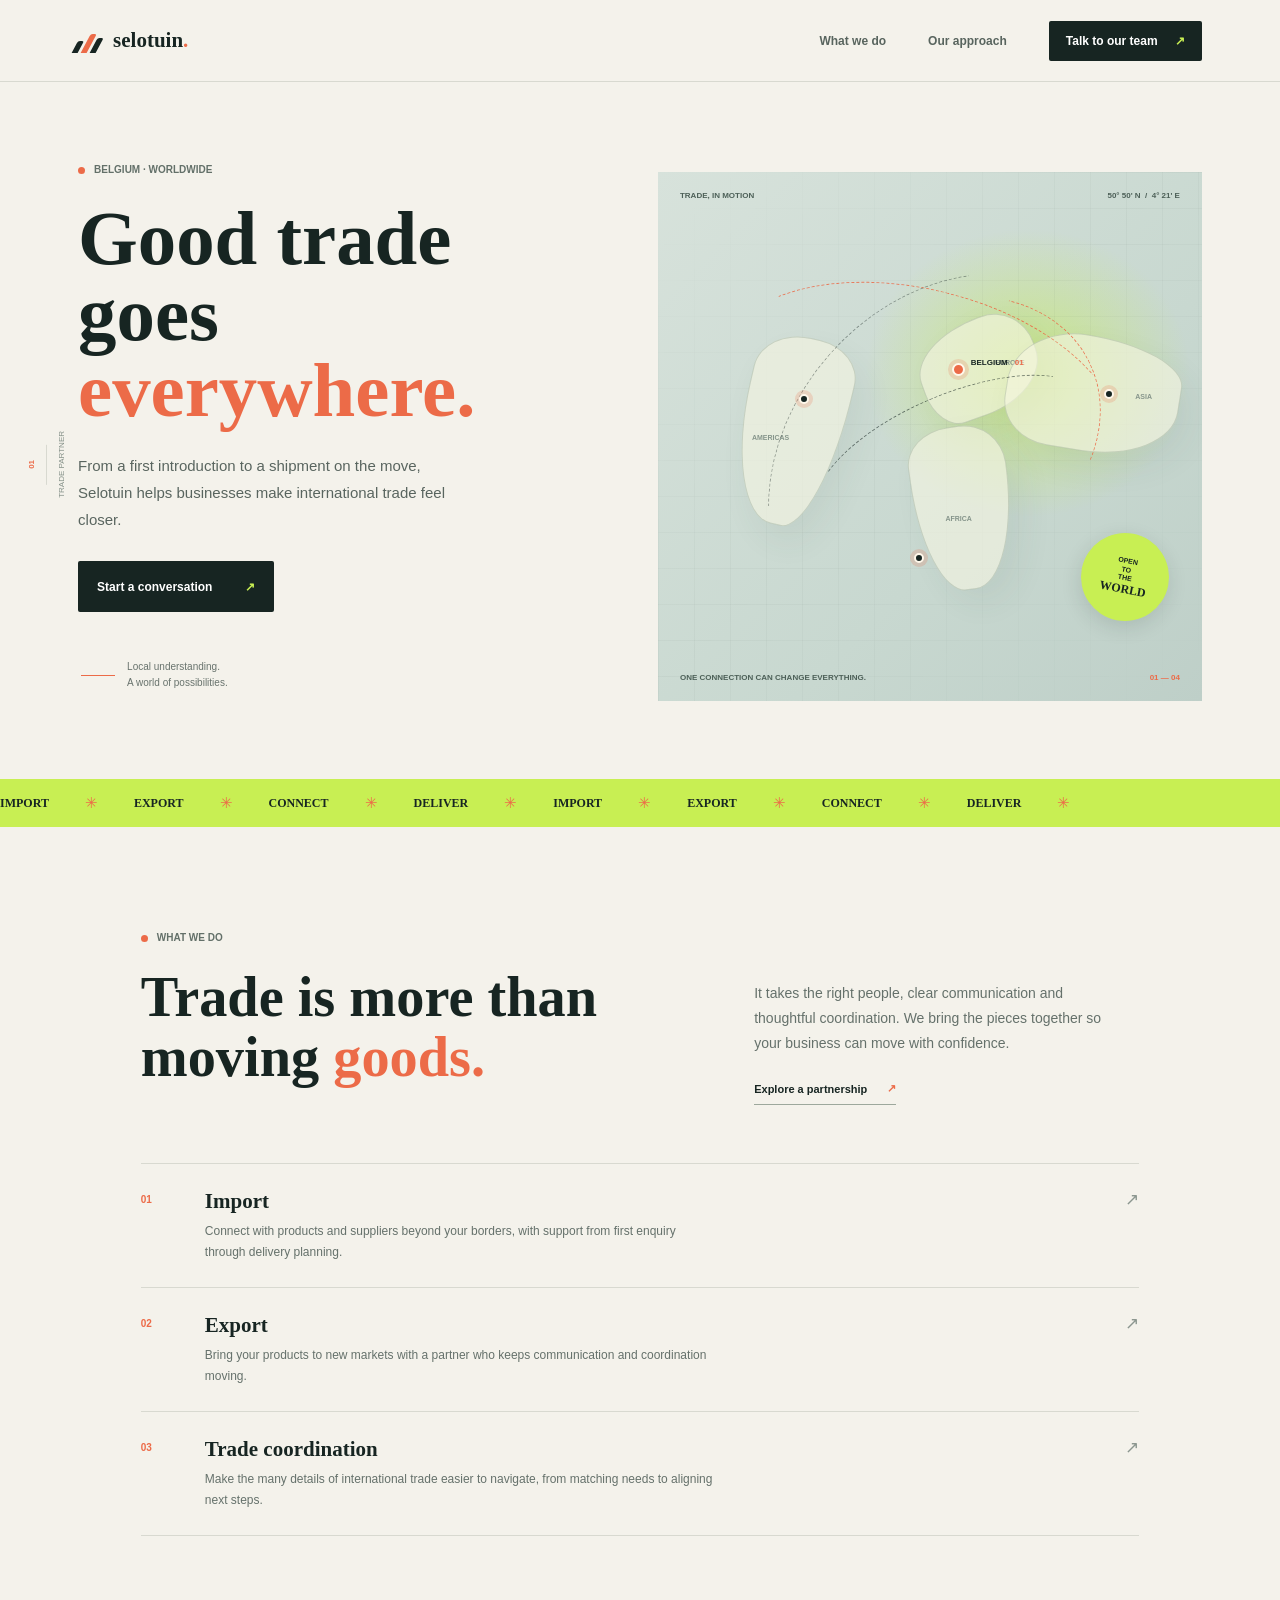
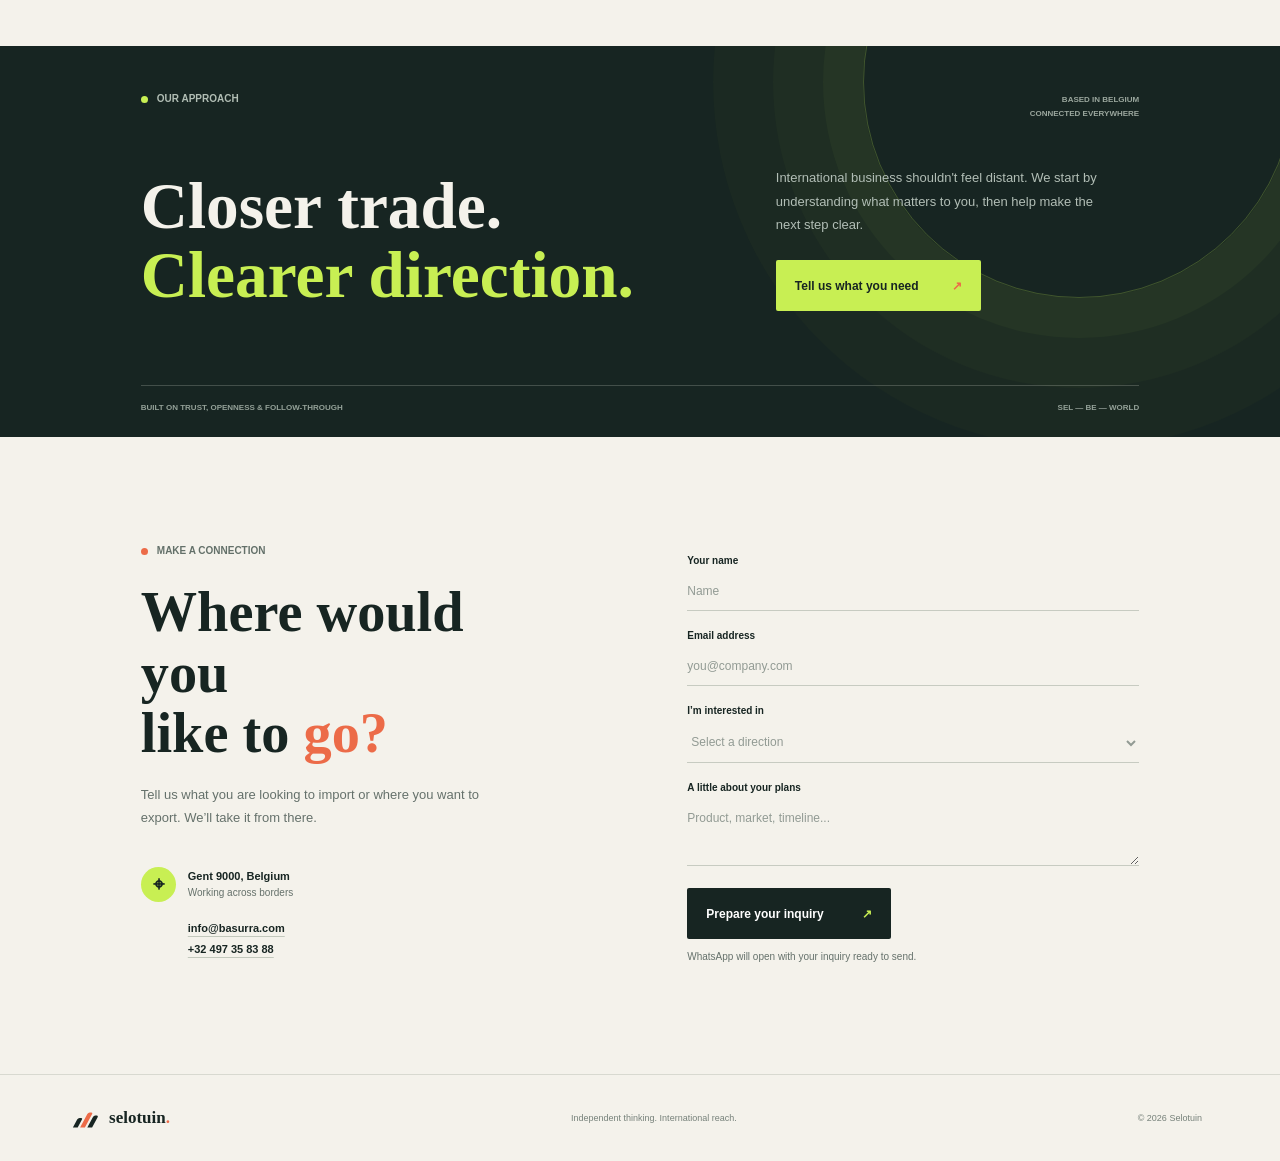
==== index.html @ d8a11210 "Add Selotuin import-export website" ====
<!doctype html>
<html lang="en">
  <head>
    <meta charset="UTF-8" />
    <meta name="viewport" content="width=device-width, initial-scale=1.0" />
    <meta name="theme-color" content="#f4f2eb" />
    <meta name="description" content="Selotuin connects businesses in Belgium with sourcing and trade opportunities around the world." />
    <title>Selotuin | Trade without borders</title>
    <link rel="stylesheet" href="styles.css" />
    <script src="script.js" defer></script>
  </head>
  <body>
    <header class="site-header">
      <a class="brand" href="#home" aria-label="Selotuin home">
        <span class="brand-mark" aria-hidden="true"><span></span><span></span><span></span></span>
        <span>selotuin<span class="brand-period">.</span></span>
      </a>
      <button class="menu-toggle" type="button" aria-expanded="false" aria-controls="site-nav" aria-label="Open navigation">
        <span></span><span></span>
      </button>
      <nav class="site-nav" id="site-nav" aria-label="Main navigation">
        <a href="#services">What we do</a>
        <a href="#approach">Our approach</a>
        <a class="nav-contact" href="#contact">Talk to our team <span aria-hidden="true">↗</span></a>
      </nav>
    </header>

    <main>
      <section class="hero" id="home">
        <div class="hero-copy">
          <p class="eyebrow"><span class="eyebrow-dot"></span> Belgium · Worldwide</p>
          <h1>Good trade<br />goes <em>everywhere.</em></h1>
          <p class="hero-intro">From a first introduction to a shipment on the move, Selotuin helps businesses make international trade feel closer.</p>
          <a class="button button-dark" href="#contact">Start a conversation <span aria-hidden="true">↗</span></a>
          <div class="hero-note"><span class="note-line"></span><span>Local understanding.<br />A world of possibilities.</span></div>
        </div>
        <div class="hero-art" role="img" aria-label="Illustrated global trade routes connecting Belgium with the world">
          <div class="art-topline"><span>TRADE, IN MOTION</span><span>50° 50' N&nbsp; / &nbsp;4° 21' E</span></div>
          <div class="route route-one"></div>
          <div class="route route-two"></div>
          <div class="route route-three"></div>
          <div class="route route-four"></div>
          <div class="map-grid"></div>
          <div class="continent europe"><span>EUROPE</span></div>
          <div class="continent africa"><span>AFRICA</span></div>
          <div class="continent asia"><span>ASIA</span></div>
          <div class="continent americas"><span>AMERICAS</span></div>
          <div class="map-point point-belgium"><span class="point-pulse"></span><span class="point-label">BELGIUM <b>01</b></span></div>
          <div class="map-point point-west"><span class="point-pulse"></span></div>
          <div class="map-point point-south"><span class="point-pulse"></span></div>
          <div class="map-point point-east"><span class="point-pulse"></span></div>
          <div class="art-bottom"><span>ONE CONNECTION CAN CHANGE EVERYTHING.</span><span class="art-index">01 — 04</span></div>
          <div class="art-stamp"><span>OPEN</span><span>TO</span><span>THE</span><strong>WORLD</strong></div>
        </div>
        <div class="hero-index"><span>01</span><span class="index-rule"></span><span>TRADE PARTNER</span></div>
      </section>

      <section class="ticker" aria-label="Our focus">
        <div class="ticker-track"><span>IMPORT</span><i>✳</i><span>EXPORT</span><i>✳</i><span>CONNECT</span><i>✳</i><span>DELIVER</span><i>✳</i><span>IMPORT</span><i>✳</i><span>EXPORT</span><i>✳</i><span>CONNECT</span><i>✳</i><span>DELIVER</span><i>✳</i></div>
      </section>

      <section class="services section-wrap" id="services">
        <div class="section-heading">
          <p class="eyebrow"><span class="eyebrow-dot"></span> What we do</p>
          <h2>Trade is more than<br />moving <em>goods.</em></h2>
        </div>
        <div class="services-intro"><p>It takes the right people, clear communication and thoughtful coordination. We bring the pieces together so your business can move with confidence.</p><a class="text-link" href="#contact">Explore a partnership <span aria-hidden="true">↗</span></a></div>
        <div class="service-list">
          <article class="service-row"><span class="service-number">01</span><div><h3>Import</h3><p>Connect with products and suppliers beyond your borders, with support from first enquiry through delivery planning.</p></div><span class="service-arrow" aria-hidden="true">↗</span></article>
          <article class="service-row"><span class="service-number">02</span><div><h3>Export</h3><p>Bring your products to new markets with a partner who keeps communication and coordination moving.</p></div><span class="service-arrow" aria-hidden="true">↗</span></article>
          <article class="service-row"><span class="service-number">03</span><div><h3>Trade coordination</h3><p>Make the many details of international trade easier to navigate, from matching needs to aligning next steps.</p></div><span class="service-arrow" aria-hidden="true">↗</span></article>
        </div>
      </section>

      <section class="approach" id="approach">
        <div class="approach-top"><p class="eyebrow eyebrow-light"><span class="eyebrow-dot"></span> Our approach</p><span class="approach-coord">BASED IN BELGIUM<br />CONNECTED EVERYWHERE</span></div>
        <div class="approach-body"><h2>Closer trade.<br /><em>Clearer direction.</em></h2><div class="approach-copy"><p>International business shouldn't feel distant. We start by understanding what matters to you, then help make the next step clear.</p><a class="button button-light" href="#contact">Tell us what you need <span aria-hidden="true">↗</span></a></div></div>
        <div class="approach-bottom"><span>BUILT ON TRUST, OPENNESS & FOLLOW-THROUGH</span><span>SEL — BE — WORLD</span></div>
      </section>

      <section class="contact section-wrap" id="contact">
        <div class="contact-heading"><p class="eyebrow"><span class="eyebrow-dot"></span> Make a connection</p><h2>Where would you<br />like to <em>go?</em></h2><p>Tell us what you are looking to import or where you want to export. We’ll take it from there.</p><div class="contact-location"><span class="location-symbol" aria-hidden="true">⌖</span><span>Gent 9000, Belgium<br /><small>Working across borders</small></span></div><div class="contact-details"><a href="mailto:info@basurra.com">info@basurra.com</a><a href="tel:+32497358388">+32 497 35 83 88</a></div></div>
        <form class="inquiry-form" id="inquiry-form">
          <div class="form-row"><label for="name">Your name</label><input id="name" name="name" autocomplete="name" placeholder="Name" required /></div>
          <div class="form-row"><label for="email">Email address</label><input id="email" name="email" type="email" autocomplete="email" placeholder="you@company.com" required /></div>
          <div class="form-row"><label for="interest">I’m interested in</label><select id="interest" name="interest" required><option value="" disabled selected>Select a direction</option><option>Importing into Belgium / Europe</option><option>Exporting from Belgium / Europe</option><option>Exploring a trade partnership</option><option>Something else</option></select></div>
          <div class="form-row"><label for="message">A little about your plans</label><textarea id="message" name="message" rows="3" placeholder="Product, market, timeline..." required></textarea></div>
          <button class="button button-dark form-submit" type="submit">Prepare your inquiry <span aria-hidden="true">↗</span></button>
          <p class="form-status" id="form-status" aria-live="polite">WhatsApp will open with your inquiry ready to send.</p>
        </form>
      </section>
    </main>

    <footer class="site-footer"><a class="brand brand-footer" href="#home"><span class="brand-mark" aria-hidden="true"><span></span><span></span><span></span></span><span>selotuin<span class="brand-period">.</span></span></a><span>Independent thinking. International reach.</span><span>© <span id="year"></span> Selotuin</span></footer>
  </body>
</html>
---- styles.css ----
:root {
  color-scheme: light;
  --paper: #f4f2eb;
  --ink: #172522;
  --muted: #65716b;
  --line: #d8d9d0;
  --green: #c8ef53;
  --orange: #ec6b48;
  --blue: #83a9ed;
  --display: 'Iowan Old Style', 'Palatino Linotype', 'Book Antiqua', Georgia, serif;
  --body: 'Avenir Next', 'Segoe UI', sans-serif;
}

* { box-sizing: border-box; }
html { scroll-behavior: smooth; }
body { margin: 0; background: var(--paper); color: var(--ink); font-family: var(--body); -webkit-font-smoothing: antialiased; }
a { color: inherit; text-decoration: none; }
button, input, select, textarea { font: inherit; }
button, a, input, select, textarea { -webkit-tap-highlight-color: transparent; }
.site-header { height: 82px; display: flex; align-items: center; justify-content: space-between; padding: 0 6.1%; border-bottom: 1px solid var(--line); position: relative; z-index: 5; }
.brand { display: inline-flex; align-items: center; gap: 10px; font-family: var(--display); font-size: 21px; font-weight: 800; letter-spacing: 0; }
.brand-period { color: var(--orange); }
.brand-mark { width: 25px; height: 24px; display: inline-flex; align-items: end; gap: 3px; transform: skew(-28deg); }
.brand-mark span { display: block; width: 6px; background: var(--ink); border-radius: 2px 2px 0 0; }
.brand-mark span:nth-child(1) { height: 12px; }
.brand-mark span:nth-child(2) { height: 19px; background: var(--orange); }
.brand-mark span:nth-child(3) { height: 15px; }
.site-nav { display: flex; align-items: center; gap: 42px; font-size: 12px; font-weight: 600; }
.site-nav > a:not(.nav-contact) { color: #58645e; transition: color .2s; }
.site-nav > a:not(.nav-contact):hover { color: var(--orange); }
.nav-contact { background: var(--ink); color: white; padding: 13px 17px; border-radius: 2px; }
.nav-contact span { color: var(--green); padding-left: 14px; }
.menu-toggle { display: none; }
.hero { min-height: 655px; padding: 76px 6.1% 64px; display: grid; grid-template-columns: 1fr 1.05fr; gap: 5.5%; position: relative; align-items: center; overflow: hidden; }
.hero-copy { padding: 6px 0 24px; position: relative; z-index: 1; }
.eyebrow { display: flex; align-items: center; gap: 9px; margin: 0 0 25px; color: #637069; font-size: 10px; line-height: 1.2; letter-spacing: 0; font-weight: 700; text-transform: uppercase; }
.eyebrow-dot { width: 7px; height: 7px; border-radius: 50%; background: var(--orange); display: inline-block; }
h1, h2, h3, p { margin-top: 0; }
h1, h2 { font-family: var(--display); letter-spacing: 0; }
.hero h1 { margin-bottom: 23px; font-size: clamp(48px, 6vw, 83px); line-height: .99; font-weight: 600; }
h1 em, h2 em { font-style: normal; color: var(--orange); }
.hero-intro { max-width: 390px; color: #59655f; font-size: 15px; line-height: 1.8; margin-bottom: 28px; }
.button { display: inline-flex; align-items: center; justify-content: space-between; gap: 33px; border: 0; border-radius: 2px; padding: 16px 19px; min-height: 51px; font-size: 12px; font-weight: 700; cursor: pointer; transition: transform .2s, background .2s; }
.button:hover { transform: translateY(-2px); }
.button-dark { background: var(--ink); color: white; }
.button-dark span { color: var(--green); }
.hero-note { display: flex; align-items: center; gap: 12px; margin: 47px 0 0 3px; color: #68736d; font-size: 10px; line-height: 1.6; }
.note-line { width: 34px; height: 1px; background: var(--orange); }
.hero-art { position: relative; isolation: isolate; aspect-ratio: 1.03; min-height: 400px; overflow: hidden; background: #dfe8db; background-image: radial-gradient(ellipse at 68% 38%, rgba(200,239,83,.62), transparent 31%), linear-gradient(135deg, #d7e2db, #c8d8d0 62%, #becfc8); }
.map-grid { position: absolute; inset: 0; opacity: .25; background-image: linear-gradient(rgba(23,37,34,.14) 1px, transparent 1px), linear-gradient(90deg, rgba(23,37,34,.14) 1px, transparent 1px); background-size: 36px 36px; mask-image: linear-gradient(135deg, transparent 3%, black 48%, transparent 100%); }
.art-topline, .art-bottom { position: absolute; left: 22px; right: 22px; display: flex; justify-content: space-between; color: #4d6058; font-size: 8px; font-weight: 700; letter-spacing: 0; z-index: 2; }
.art-topline { top: 19px; }
.art-bottom { bottom: 19px; }
.art-index { color: var(--orange); }
.continent { position: absolute; z-index: 1; background: rgba(246,246,226,.62); border: 1px solid rgba(64,94,78,.2); box-shadow: 12px 14px 32px rgba(57,84,70,.07); }
.continent span { position: absolute; font-size: 7px; font-weight: 700; letter-spacing: 0; color: #86958b; }
.europe { width: 22%; height: 18%; left: 48%; top: 28%; border-radius: 63% 34% 57% 24% / 45% 44% 48% 42%; transform: rotate(-20deg); }
.europe span { right: 11%; top: 53%; transform: rotate(20deg); }
.africa { width: 18%; height: 31%; left: 47%; top: 48%; border-radius: 45% 43% 48% 42% / 22% 26% 74% 70%; transform: rotate(-8deg); }
.africa span { left: 30%; top: 54%; transform: rotate(8deg); }
.asia { width: 32%; height: 22%; left: 64%; top: 31%; border-radius: 43% 60% 53% 29% / 51% 34% 47% 38%; transform: rotate(9deg); }
.asia span { right: 16%; top: 42%; transform: rotate(-9deg); }
.americas { width: 19%; height: 36%; left: 15%; top: 31%; border-radius: 48% 42% 40% 50% / 21% 19% 77% 70%; transform: rotate(13deg); }
.americas span { left: 13%; top: 54%; transform: rotate(-13deg); }
.route { z-index: 2; position: absolute; border: 1px dashed rgba(236,107,72,.8); border-color: rgba(236,107,72,.86) transparent transparent transparent; border-radius: 50%; }
.route-one { width: 76%; height: 44%; left: 10%; top: 22%; transform: rotate(14deg); }
.route-two { width: 49%; height: 64%; left: 27%; top: 18%; transform: rotate(63deg); }
.route-three { width: 55%; height: 24%; left: 27%; top: 42%; transform: rotate(-23deg); border-color: rgba(23,37,34,.55) transparent transparent transparent; }
.route-four { width: 76%; height: 62%; left: 16%; top: 24%; transform: rotate(-49deg); border-color: rgba(23,37,34,.4) transparent transparent transparent; }
.map-point { position: absolute; z-index: 3; width: 10px; height: 10px; background: var(--orange); border: 2px solid #fff8eb; border-radius: 50%; box-shadow: 0 0 0 4px rgba(236,107,72,.2); }
.point-belgium { left: 54%; top: 36%; width: 13px; height: 13px; }
.point-west { left: 26%; top: 42%; background: var(--ink); }
.point-south { left: 47%; top: 72%; background: var(--ink); }
.point-east { left: 82%; top: 41%; background: var(--ink); }
.point-label { position: absolute; left: 17px; top: -7px; white-space: nowrap; color: var(--ink); font-size: 8px; font-weight: 800; letter-spacing: 0; }
.point-label b { color: var(--orange); margin-left: 5px; }
.point-pulse { display: none; }
.art-stamp { position: absolute; z-index: 3; right: 6%; bottom: 15%; width: 88px; height: 88px; border-radius: 50%; background: var(--green); display: flex; flex-direction: column; justify-content: center; align-items: center; color: var(--ink); font-size: 7px; line-height: 1.2; font-weight: 700; transform: rotate(11deg); box-shadow: 0 6px 20px rgba(23,37,34,.13); }
.art-stamp strong { font-family: var(--display); font-size: 12px; }
.hero-index { position: absolute; left: 2.1%; top: 50%; display: flex; flex-direction: column; align-items: center; gap: 10px; color: #849088; font-size: 8px; writing-mode: vertical-rl; transform: rotate(180deg); }
.hero-index > span:first-child { color: var(--orange); font-weight: 700; }
.index-rule { height: 40px; width: 1px; background: var(--line); }
.ticker { overflow: hidden; background: var(--green); padding: 15px 0; }
.ticker-track { display: flex; width: max-content; align-items: center; gap: 36px; animation: ticker 32s linear infinite; }
.ticker-track span { font-family: var(--display); font-size: 12px; font-weight: 800; letter-spacing: 0; }
.ticker-track i { font-size: 15px; font-style: normal; color: var(--orange); }
@keyframes ticker { to { transform: translateX(-50%); } }
.section-wrap { padding-left: 11%; padding-right: 11%; }
.services { padding-top: 105px; padding-bottom: 110px; display: grid; grid-template-columns: 1fr .78fr; column-gap: 12%; }
.services .eyebrow { margin-bottom: 23px; }
h2 { font-size: clamp(38px, 4.4vw, 57px); line-height: 1.07; font-weight: 600; margin-bottom: 0; }
.services-intro { padding-top: 49px; }
.services-intro p { color: var(--muted); font-size: 14px; line-height: 1.8; max-width: 360px; margin-bottom: 22px; }
.text-link { display: inline-flex; gap: 20px; align-items: center; font-size: 11px; font-weight: 700; border-bottom: 1px solid #9da89c; padding-bottom: 9px; }
.text-link span { color: var(--orange); }
.service-list { grid-column: 1 / -1; margin-top: 58px; border-top: 1px solid var(--line); }
.service-row { display: grid; grid-template-columns: 54px 1fr 35px; gap: 10px; align-items: start; padding: 25px 0 24px; border-bottom: 1px solid var(--line); }
.service-number { padding-top: 5px; color: var(--orange); font-size: 10px; font-weight: 700; }
.service-row h3 { font-family: var(--display); font-size: 21px; font-weight: 600; margin: 0 0 7px; }
.service-row p { color: var(--muted); font-size: 12px; line-height: 1.75; max-width: 510px; margin: 0; }
.service-arrow { font-size: 17px; color: #8b968f; justify-self: end; transition: color .2s, transform .2s; }
.service-row:hover .service-arrow { color: var(--orange); transform: translate(2px, -2px); }
.approach { background: var(--ink); color: var(--paper); padding: 47px 11% 25px; position: relative; overflow: hidden; }
.approach::after { content: ''; position: absolute; width: 430px; height: 430px; right: -15px; top: -180px; border: 1px solid rgba(200,239,83,.23); border-radius: 50%; box-shadow: 0 0 0 40px rgba(200,239,83,.035), 0 0 0 90px rgba(200,239,83,.025), 0 0 0 150px rgba(200,239,83,.018); pointer-events: none; }
.eyebrow-light { color: #b1bdb4; position: relative; z-index: 1; }
.eyebrow-light .eyebrow-dot { background: var(--green); }
.approach-top { display: flex; justify-content: space-between; align-items: start; position: relative; z-index: 1; }
.approach-coord { color: #9ba79e; text-align: right; font-size: 8px; line-height: 1.7; font-weight: 700; }
.approach-body { display: grid; grid-template-columns: 1.2fr .8fr; gap: 9%; align-items: end; padding: 36px 0 74px; position: relative; z-index: 1; }
.approach h2 { font-size: clamp(42px, 5.1vw, 68px); }
.approach h2 em { color: var(--green); }
.approach-copy p { color: #b2beb6; font-size: 13px; line-height: 1.8; max-width: 340px; margin-bottom: 24px; }
.button-light { color: var(--ink); background: var(--green); }
.button-light span { color: var(--orange); }
.approach-bottom { position: relative; z-index: 1; display: flex; justify-content: space-between; padding-top: 17px; border-top: 1px solid rgba(244,242,235,.2); color: #94a198; font-size: 8px; font-weight: 700; }
.contact { padding-top: 108px; padding-bottom: 110px; display: grid; grid-template-columns: .9fr 1fr; gap: 14%; }
.contact-heading h2 { margin-bottom: 20px; }
.contact-heading > p:not(.eyebrow) { max-width: 350px; font-size: 13px; line-height: 1.8; color: var(--muted); }
.contact-location { display: flex; align-items: center; gap: 12px; margin-top: 37px; font-size: 11px; font-weight: 700; line-height: 1.5; }
.location-symbol { display: grid; place-items: center; width: 35px; height: 35px; background: var(--green); border-radius: 50%; font-size: 20px; }
.contact-location small { color: var(--muted); font-size: 10px; font-weight: 400; }
.contact-details { display: grid; gap: 9px; margin: 20px 0 0 47px; width: max-content; }
.contact-details a { color: var(--ink); font-size: 11px; font-weight: 600; text-decoration: underline; text-decoration-color: #c2c8bc; text-underline-offset: 4px; }
.contact-details a:hover { color: var(--orange); }
.inquiry-form { padding-top: 10px; }
.form-row { margin-bottom: 19px; }
.form-row label { display: block; margin-bottom: 8px; font-size: 10px; font-weight: 700; }
.form-row input, .form-row select, .form-row textarea { display: block; width: 100%; border: 0; border-bottom: 1px solid #c7cbc1; border-radius: 0; padding: 10px 0 12px; background: transparent; color: var(--ink); font-size: 12px; outline: none; resize: vertical; }
.form-row input:focus, .form-row select:focus, .form-row textarea:focus { border-color: var(--orange); box-shadow: 0 1px var(--orange); }
.form-row input::placeholder, .form-row textarea::placeholder { color: #929b94; }
.form-row select:invalid { color: #929b94; }
.form-submit { min-width: 204px; margin-top: 3px; }
.form-status { min-height: 15px; margin: 10px 0 0; color: var(--muted); font-size: 10px; line-height: 1.5; }
.site-footer { border-top: 1px solid var(--line); min-height: 87px; display: flex; align-items: center; justify-content: space-between; padding: 18px 6.1%; color: #76817a; font-size: 9px; }
.brand-footer { color: var(--ink); font-size: 17px; }
.brand-footer .brand-mark { transform: scale(.8) skew(-28deg); transform-origin: left center; margin-right: -4px; }

@media (min-width: 1500px) { .hero { padding-left: max(6.1%, calc((100vw - 1320px) / 2)); padding-right: max(6.1%, calc((100vw - 1320px) / 2)); } }
@media (max-width: 900px) {
  .site-header { padding: 0 5%; }
  .hero { padding-left: 7%; padding-right: 6%; gap: 4%; grid-template-columns: .9fr 1fr; min-height: 590px; }
  .hero h1 { font-size: clamp(47px, 7vw, 66px); }
  .hero-art { min-height: 340px; }
  .hero-index { display: none; }
  .section-wrap { padding-left: 8%; padding-right: 8%; }
  .services { column-gap: 8%; }
  .approach { padding-left: 8%; padding-right: 8%; }
  .contact { gap: 9%; }
}
@media (max-width: 640px) {
  .site-header { height: 68px; padding: 0 22px; }
  .brand { font-size: 19px; }
  .menu-toggle { display: flex; width: 42px; height: 42px; border: 1px solid var(--line); background: transparent; flex-direction: column; justify-content: center; align-items: center; gap: 5px; cursor: pointer; }
  .menu-toggle span { display: block; width: 16px; height: 1px; background: var(--ink); transition: transform .2s; }
  .menu-toggle[aria-expanded='true'] span:first-child { transform: translateY(3px) rotate(45deg); }
  .menu-toggle[aria-expanded='true'] span:last-child { transform: translateY(-3px) rotate(-45deg); }
  .site-nav { display: none; position: absolute; left: 0; right: 0; top: 68px; padding: 15px 22px 22px; background: var(--paper); border-bottom: 1px solid var(--line); align-items: stretch; gap: 0; flex-direction: column; }
  .site-nav.is-open { display: flex; }
  .site-nav > a:not(.nav-contact) { padding: 15px 0; border-bottom: 1px solid var(--line); }
  .nav-contact { margin-top: 15px; width: max-content; }
  .hero { display: flex; flex-direction: column; align-items: stretch; padding: 57px 22px 45px; gap: 34px; }
  .hero-copy { padding: 0; }
  .eyebrow { margin-bottom: 21px; }
  .hero h1 { font-size: clamp(47px, 12vw, 68px); }
  .hero-intro { max-width: 350px; font-size: 14px; }
  .hero-note { margin-top: 25px; }
  .hero-art { aspect-ratio: 1 / .9; min-height: 0; width: 100%; }
  .art-topline, .art-bottom { left: 14px; right: 14px; font-size: 7px; }
  .art-stamp { width: 69px; height: 69px; }
  .art-stamp strong { font-size: 10px; }
  .ticker { padding: 13px 0; }
  .section-wrap { padding-left: 22px; padding-right: 22px; }
  .services { padding-top: 70px; padding-bottom: 75px; display: block; }
  h2 { font-size: 42px; }
  .services-intro { padding-top: 22px; }
  .services-intro p { font-size: 13px; }
  .service-list { margin-top: 35px; }
  .service-row { grid-template-columns: 32px 1fr 22px; gap: 5px; padding: 21px 0; }
  .service-row h3 { font-size: 19px; }
  .service-row p { font-size: 11px; }
  .approach { padding: 36px 22px 21px; }
  .approach-top { gap: 12px; }
  .approach-coord { font-size: 7px; }
  .approach-body { display: block; padding: 22px 0 42px; }
  .approach h2 { font-size: 44px; }
  .approach-copy { margin-top: 24px; }
  .approach-copy p { font-size: 12px; }
  .approach-bottom { font-size: 7px; gap: 10px; }
  .contact { padding-top: 74px; padding-bottom: 75px; display: block; }
  .contact-heading > p:not(.eyebrow) { font-size: 12px; }
  .contact-location { margin-top: 24px; margin-bottom: 36px; }
  .inquiry-form { padding-top: 0; }
  .site-footer { padding: 22px; display: grid; grid-template-columns: 1fr auto; gap: 13px; }
  .site-footer > span:nth-child(2) { grid-column: 1 / -1; grid-row: 2; }
}
@media (prefers-reduced-motion: reduce) { *, *::before, *::after { scroll-behavior: auto !important; animation-duration: .01ms !important; animation-iteration-count: 1 !important; transition-duration: .01ms !important; } }
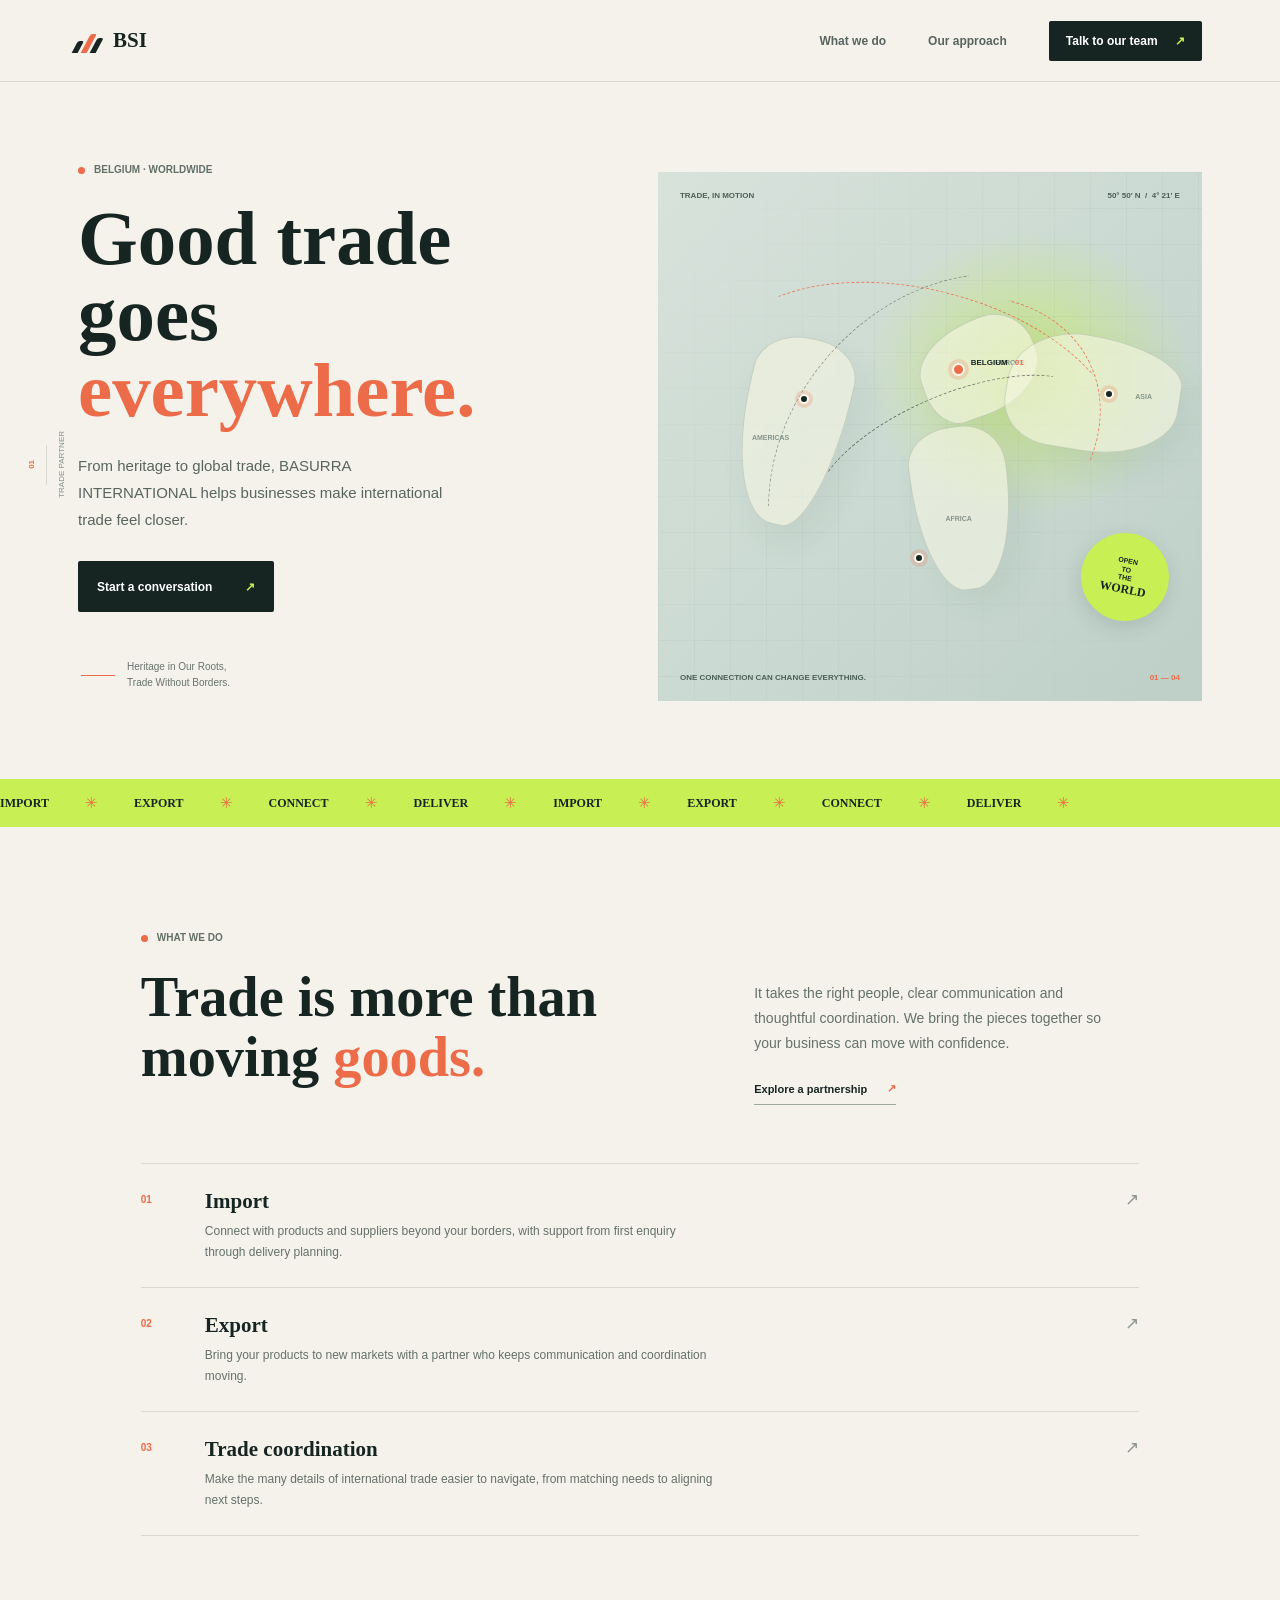
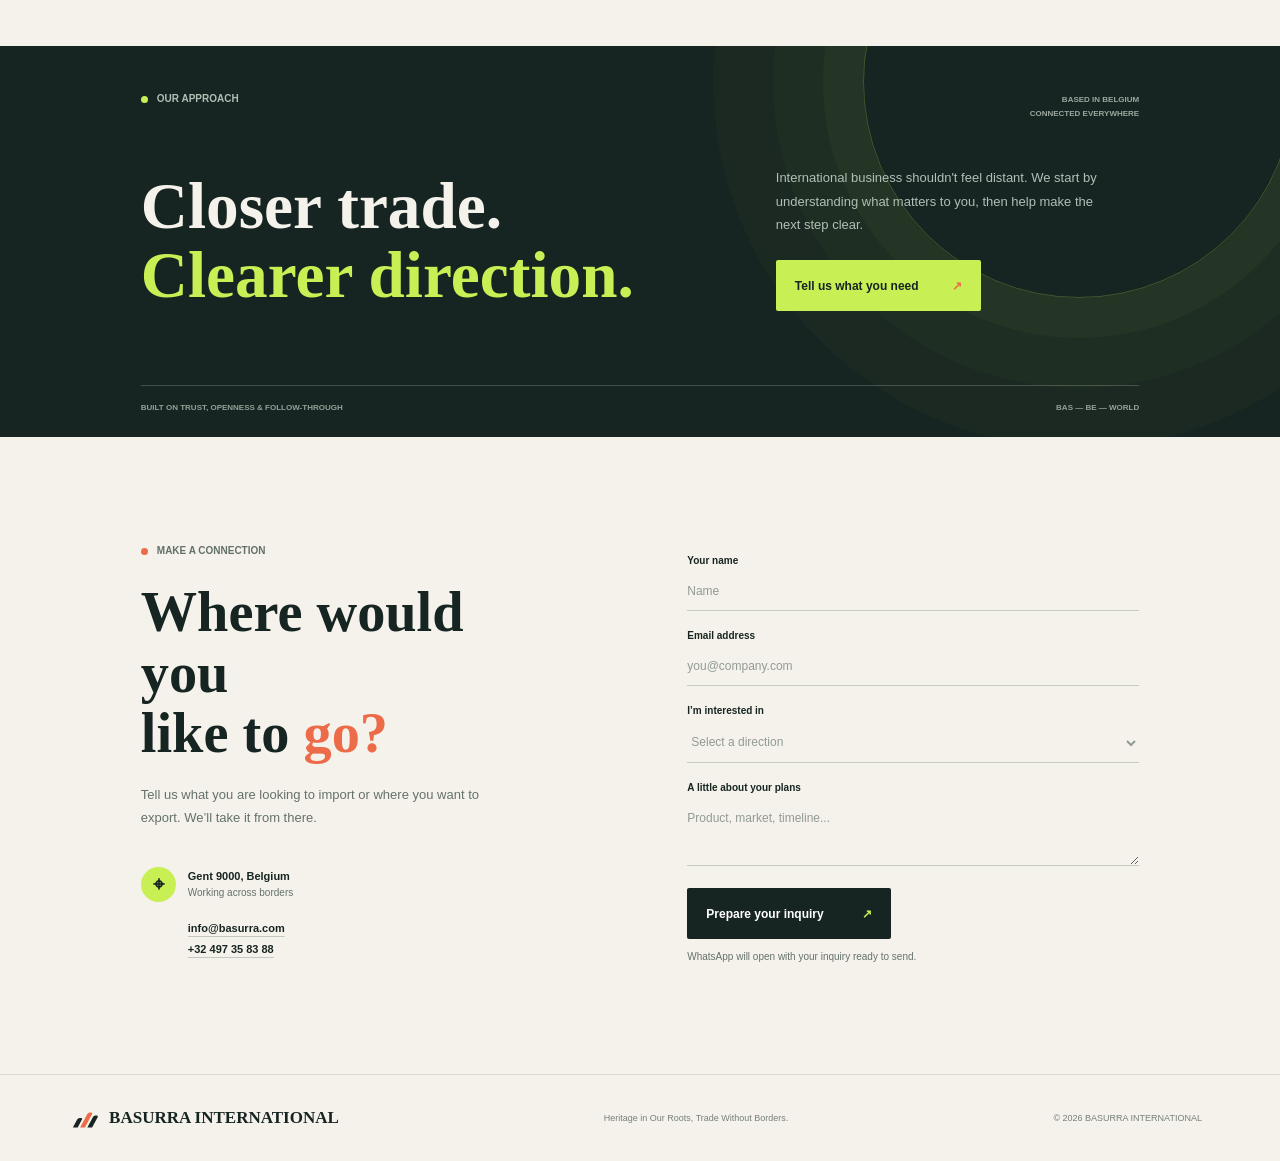
==== commit 6623b4bb: "Update BSI website and business cards Co-authored-by: Copilot <223556219+Copilot@users.noreply.githu" ====
--- a/index.html
+++ b/index.html
@@ -4,16 +4,16 @@
     <meta charset="UTF-8" />
     <meta name="viewport" content="width=device-width, initial-scale=1.0" />
     <meta name="theme-color" content="#f4f2eb" />
-    <meta name="description" content="Selotuin connects businesses in Belgium with sourcing and trade opportunities around the world." />
-    <title>Selotuin | Trade without borders</title>
+    <meta name="description" content="BASURRA INTERNATIONAL connects businesses in Belgium with sourcing and trade opportunities around the world." />
+    <title>BSI | Heritage in Our Roots, Trade Without Borders</title>
     <link rel="stylesheet" href="styles.css" />
     <script src="script.js" defer></script>
   </head>
   <body>
     <header class="site-header">
-      <a class="brand" href="#home" aria-label="Selotuin home">
+      <a class="brand" href="#home" aria-label="BSI website home">
         <span class="brand-mark" aria-hidden="true"><span></span><span></span><span></span></span>
-        <span>selotuin<span class="brand-period">.</span></span>
+        <span>BSI</span>
       </a>
       <button class="menu-toggle" type="button" aria-expanded="false" aria-controls="site-nav" aria-label="Open navigation">
         <span></span><span></span>
@@ -30,9 +30,9 @@
         <div class="hero-copy">
           <p class="eyebrow"><span class="eyebrow-dot"></span> Belgium · Worldwide</p>
           <h1>Good trade<br />goes <em>everywhere.</em></h1>
-          <p class="hero-intro">From a first introduction to a shipment on the move, Selotuin helps businesses make international trade feel closer.</p>
+          <p class="hero-intro">From heritage to global trade, BASURRA INTERNATIONAL helps businesses make international trade feel closer.</p>
           <a class="button button-dark" href="#contact">Start a conversation <span aria-hidden="true">↗</span></a>
-          <div class="hero-note"><span class="note-line"></span><span>Local understanding.<br />A world of possibilities.</span></div>
+          <div class="hero-note"><span class="note-line"></span><span>Heritage in Our Roots,<br />Trade Without Borders.</span></div>
         </div>
         <div class="hero-art" role="img" aria-label="Illustrated global trade routes connecting Belgium with the world">
           <div class="art-topline"><span>TRADE, IN MOTION</span><span>50° 50' N&nbsp; / &nbsp;4° 21' E</span></div>
@@ -75,7 +75,7 @@
       <section class="approach" id="approach">
         <div class="approach-top"><p class="eyebrow eyebrow-light"><span class="eyebrow-dot"></span> Our approach</p><span class="approach-coord">BASED IN BELGIUM<br />CONNECTED EVERYWHERE</span></div>
         <div class="approach-body"><h2>Closer trade.<br /><em>Clearer direction.</em></h2><div class="approach-copy"><p>International business shouldn't feel distant. We start by understanding what matters to you, then help make the next step clear.</p><a class="button button-light" href="#contact">Tell us what you need <span aria-hidden="true">↗</span></a></div></div>
-        <div class="approach-bottom"><span>BUILT ON TRUST, OPENNESS & FOLLOW-THROUGH</span><span>SEL — BE — WORLD</span></div>
+        <div class="approach-bottom"><span>BUILT ON TRUST, OPENNESS & FOLLOW-THROUGH</span><span>BAS — BE — WORLD</span></div>
       </section>
 
       <section class="contact section-wrap" id="contact">
@@ -91,6 +91,6 @@
       </section>
     </main>
 
-    <footer class="site-footer"><a class="brand brand-footer" href="#home"><span class="brand-mark" aria-hidden="true"><span></span><span></span><span></span></span><span>selotuin<span class="brand-period">.</span></span></a><span>Independent thinking. International reach.</span><span>© <span id="year"></span> Selotuin</span></footer>
+    <footer class="site-footer"><a class="brand brand-footer" href="#home"><span class="brand-mark" aria-hidden="true"><span></span><span></span><span></span></span><span>BASURRA INTERNATIONAL</span></a><span>Heritage in Our Roots, Trade Without Borders.</span><span>© <span id="year"></span> BASURRA INTERNATIONAL</span></footer>
   </body>
 </html>
